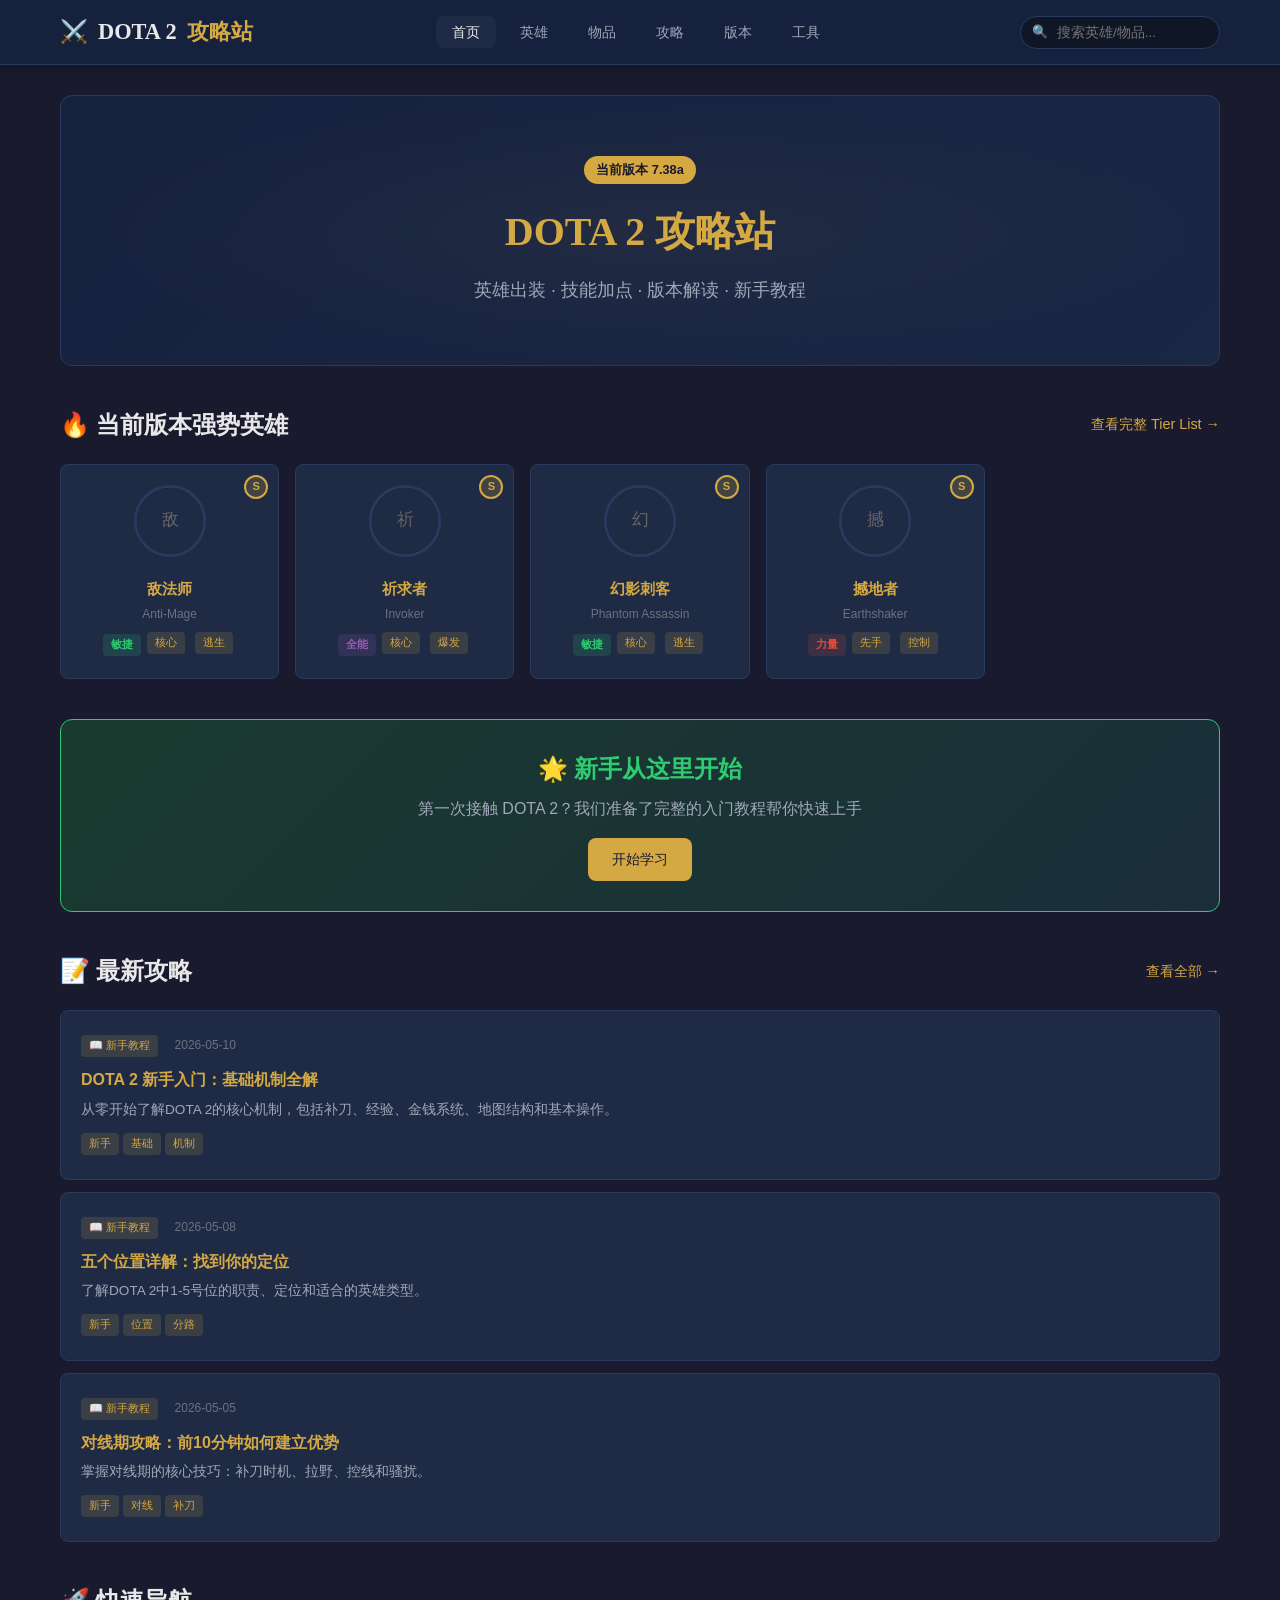
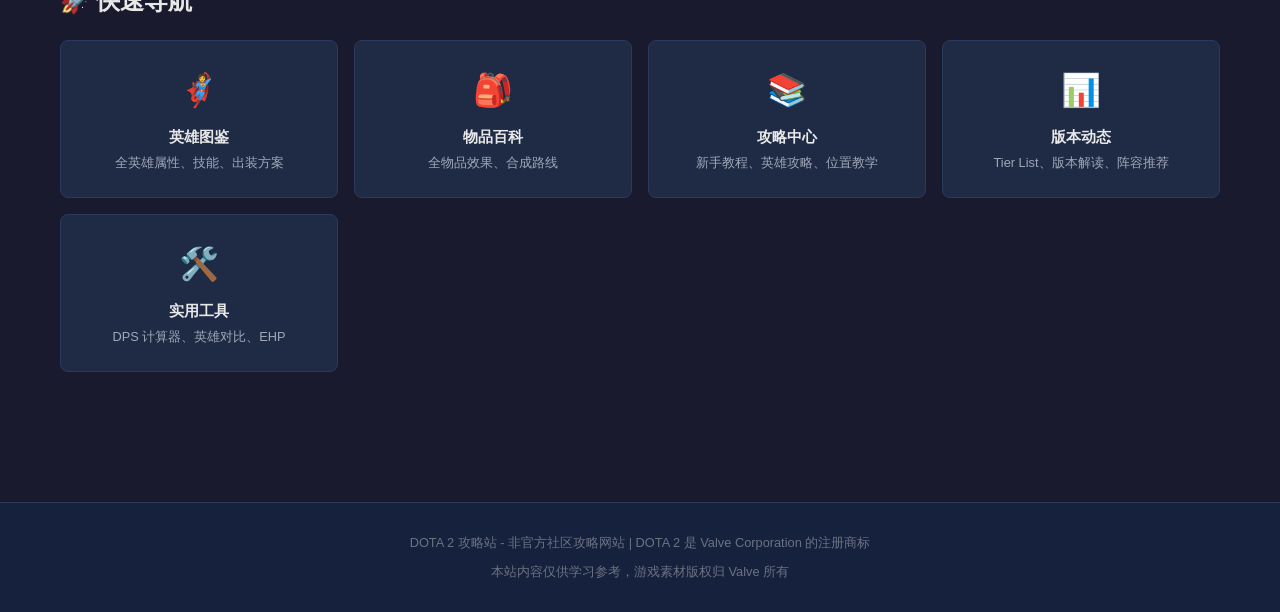
==== index.html @ 59580ac7 "feat: DOTA 2 攻略站初始版本 - 英雄/物品/攻略/版本/工具模块完整实现 Co-authored-by: Cursor <cursoragent@cursor.com>" ====
<!DOCTYPE html>
<html lang="zh-CN">
<head>
  <meta charset="UTF-8">
  <meta name="viewport" content="width=device-width, initial-scale=1.0">
  <title>DOTA 2 攻略站 - 英雄出装、加点、版本解读</title>
  <meta name="description" content="DOTA 2 中文攻略站，提供英雄出装、技能加点、版本解读、新手教程等全面攻略内容。">
  <link rel="stylesheet" href="css/style.css">
  <link rel="stylesheet" href="css/heroes.css">
</head>
<body>
  <header class="site-header">
    <nav class="nav-container">
      <a href="index.html" class="site-logo">⚔️ <span>DOTA 2</span> 攻略站</a>
      <ul class="nav-links">
        <li><a href="index.html" class="active">首页</a></li>
        <li><a href="heroes.html">英雄</a></li>
        <li><a href="items.html">物品</a></li>
        <li><a href="guides.html">攻略</a></li>
        <li><a href="meta.html">版本</a></li>
        <li><a href="tools.html">工具</a></li>
      </ul>
      <div class="nav-search">
        <input type="text" placeholder="搜索英雄/物品...">
        <div class="search-results"></div>
      </div>
      <button class="mobile-menu-btn">☰</button>
    </nav>
  </header>

  <main class="main-content">
    <section class="hero-banner">
      <span class="version-badge">当前版本 7.38a</span>
      <h1>DOTA 2 攻略站</h1>
      <p>英雄出装 · 技能加点 · 版本解读 · 新手教程</p>
    </section>

    <!-- Tier 1 Heroes -->
    <section>
      <div class="section-header">
        <h2>🔥 当前版本强势英雄</h2>
        <a href="meta.html">查看完整 Tier List →</a>
      </div>
      <div class="card-grid" id="top-heroes"></div>
    </section>

    <!-- Newbie Banner -->
    <section class="newbie-banner">
      <h2>🌟 新手从这里开始</h2>
      <p>第一次接触 DOTA 2？我们准备了完整的入门教程帮你快速上手</p>
      <a href="guides.html?filter=beginner" class="btn btn-primary">开始学习</a>
    </section>

    <!-- Latest Guides -->
    <section>
      <div class="section-header">
        <h2>📝 最新攻略</h2>
        <a href="guides.html">查看全部 →</a>
      </div>
      <div class="guide-list" id="latest-guides">
        <p class="loading">加载中</p>
      </div>
    </section>

    <!-- Quick Links -->
    <section>
      <div class="section-header">
        <h2>🚀 快速导航</h2>
      </div>
      <div class="card-grid" style="grid-template-columns: repeat(auto-fill, minmax(240px, 1fr))">
        <a class="card" href="heroes.html" style="padding:24px;text-align:center">
          <div style="font-size:2rem;margin-bottom:8px">🦸</div>
          <div class="card-title">英雄图鉴</div>
          <div class="card-meta">全英雄属性、技能、出装方案</div>
        </a>
        <a class="card" href="items.html" style="padding:24px;text-align:center">
          <div style="font-size:2rem;margin-bottom:8px">🎒</div>
          <div class="card-title">物品百科</div>
          <div class="card-meta">全物品效果、合成路线</div>
        </a>
        <a class="card" href="guides.html" style="padding:24px;text-align:center">
          <div style="font-size:2rem;margin-bottom:8px">📚</div>
          <div class="card-title">攻略中心</div>
          <div class="card-meta">新手教程、英雄攻略、位置教学</div>
        </a>
        <a class="card" href="meta.html" style="padding:24px;text-align:center">
          <div style="font-size:2rem;margin-bottom:8px">📊</div>
          <div class="card-title">版本动态</div>
          <div class="card-meta">Tier List、版本解读、阵容推荐</div>
        </a>
        <a class="card" href="tools.html" style="padding:24px;text-align:center">
          <div style="font-size:2rem;margin-bottom:8px">🛠️</div>
          <div class="card-title">实用工具</div>
          <div class="card-meta">DPS 计算器、英雄对比、EHP</div>
        </a>
      </div>
    </section>
  </main>

  <footer class="site-footer">
    <p>DOTA 2 攻略站 - 非官方社区攻略网站 | DOTA 2 是 Valve Corporation 的注册商标</p>
    <p style="margin-top:8px">本站内容仅供学习参考，游戏素材版权归 Valve 所有</p>
  </footer>

  <script src="js/app.js"></script>
  <script src="js/heroes.js"></script>
  <script src="js/guides.js"></script>
  <script>
    document.addEventListener('DOMContentLoaded', async () => {
      const heroes = await loadJSON('data/heroes.json');
      if (!heroes) return;
      const topHeroes = heroes.filter(h => h.tier === 'S');
      const grid = document.getElementById('top-heroes');
      if (grid) renderHeroGrid(topHeroes, grid);
    });
  </script>
</body>
</html>
---- css/style.css ----
:root {
  --bg-primary: #1a1a2e;
  --bg-secondary: #16213e;
  --bg-card: #1f2b45;
  --bg-card-hover: #263550;
  --bg-input: #0f1626;
  --text-primary: #e8e8e8;
  --text-secondary: #a0a8b8;
  --text-muted: #6b7280;
  --accent-gold: #d4a843;
  --accent-red: #e74c3c;
  --accent-blue: #3498db;
  --accent-green: #2ecc71;
  --accent-purple: #9b59b6;
  --color-str: #e74c3c;
  --color-agi: #2ecc71;
  --color-int: #3498db;
  --color-uni: #9b59b6;
  --border-color: #2a3a5e;
  --shadow: 0 4px 20px rgba(0,0,0,0.3);
  --radius: 8px;
  --radius-lg: 12px;
  --transition: all 0.2s ease;
  --font-heading: 'Georgia', serif;
  --font-body: -apple-system, BlinkMacSystemFont, 'Segoe UI', Roboto, sans-serif;
  --max-width: 1200px;
}

* {
  margin: 0;
  padding: 0;
  box-sizing: border-box;
}

html {
  scroll-behavior: smooth;
}

body {
  font-family: var(--font-body);
  background: var(--bg-primary);
  color: var(--text-primary);
  line-height: 1.6;
  min-height: 100vh;
}

a {
  color: var(--accent-gold);
  text-decoration: none;
  transition: var(--transition);
}

a:hover {
  color: #f0c050;
}

img {
  max-width: 100%;
  height: auto;
}

/* Header & Navigation */
.site-header {
  background: var(--bg-secondary);
  border-bottom: 1px solid var(--border-color);
  position: sticky;
  top: 0;
  z-index: 1000;
  box-shadow: 0 2px 10px rgba(0,0,0,0.3);
}

.nav-container {
  max-width: var(--max-width);
  margin: 0 auto;
  padding: 0 20px;
  display: flex;
  align-items: center;
  justify-content: space-between;
  height: 64px;
}

.site-logo {
  display: flex;
  align-items: center;
  gap: 10px;
  font-family: var(--font-heading);
  font-size: 1.4rem;
  font-weight: bold;
  color: var(--accent-gold);
}

.site-logo span {
  color: var(--text-primary);
}

.nav-links {
  display: flex;
  list-style: none;
  gap: 8px;
}

.nav-links a {
  padding: 8px 16px;
  border-radius: var(--radius);
  color: var(--text-secondary);
  font-size: 0.9rem;
  font-weight: 500;
  transition: var(--transition);
}

.nav-links a:hover,
.nav-links a.active {
  color: var(--text-primary);
  background: var(--bg-card);
}

.nav-search {
  position: relative;
}

.nav-search input {
  background: var(--bg-input);
  border: 1px solid var(--border-color);
  border-radius: 20px;
  padding: 8px 16px 8px 36px;
  color: var(--text-primary);
  font-size: 0.85rem;
  width: 200px;
  transition: var(--transition);
}

.nav-search input:focus {
  outline: none;
  border-color: var(--accent-gold);
  width: 260px;
}

.nav-search::before {
  content: "🔍";
  position: absolute;
  left: 12px;
  top: 50%;
  transform: translateY(-50%);
  font-size: 0.8rem;
}

.mobile-menu-btn {
  display: none;
  background: none;
  border: none;
  color: var(--text-primary);
  font-size: 1.5rem;
  cursor: pointer;
}

/* Main Content */
.main-content {
  max-width: var(--max-width);
  margin: 0 auto;
  padding: 30px 20px;
}

/* Hero Section */
.hero-banner {
  background: linear-gradient(135deg, var(--bg-secondary) 0%, #1a2744 100%);
  border-radius: var(--radius-lg);
  padding: 60px 40px;
  text-align: center;
  margin-bottom: 40px;
  border: 1px solid var(--border-color);
  position: relative;
  overflow: hidden;
}

.hero-banner::before {
  content: '';
  position: absolute;
  top: 0;
  left: 0;
  right: 0;
  bottom: 0;
  background: radial-gradient(ellipse at center, rgba(212,168,67,0.05) 0%, transparent 70%);
}

.hero-banner h1 {
  font-family: var(--font-heading);
  font-size: 2.5rem;
  color: var(--accent-gold);
  margin-bottom: 12px;
  position: relative;
}

.hero-banner p {
  color: var(--text-secondary);
  font-size: 1.1rem;
  position: relative;
}

.version-badge {
  display: inline-block;
  background: var(--accent-gold);
  color: var(--bg-primary);
  padding: 4px 12px;
  border-radius: 20px;
  font-size: 0.8rem;
  font-weight: 600;
  margin-bottom: 16px;
  position: relative;
}

/* Section Headers */
.section-header {
  display: flex;
  align-items: center;
  justify-content: space-between;
  margin-bottom: 20px;
}

.section-header h2 {
  font-family: var(--font-heading);
  font-size: 1.5rem;
  color: var(--text-primary);
}

.section-header a {
  font-size: 0.9rem;
}

/* Cards */
.card-grid {
  display: grid;
  grid-template-columns: repeat(auto-fill, minmax(200px, 1fr));
  gap: 16px;
  margin-bottom: 40px;
}

.card {
  background: var(--bg-card);
  border-radius: var(--radius);
  border: 1px solid var(--border-color);
  overflow: hidden;
  transition: var(--transition);
  cursor: pointer;
}

.card:hover {
  transform: translateY(-3px);
  background: var(--bg-card-hover);
  box-shadow: var(--shadow);
  border-color: var(--accent-gold);
}

.card-img {
  width: 100%;
  aspect-ratio: 16/9;
  object-fit: cover;
  background: var(--bg-input);
}

.card-body {
  padding: 12px 16px;
}

.card-title {
  font-size: 0.95rem;
  font-weight: 600;
  margin-bottom: 4px;
  color: var(--text-primary);
}

.card-meta {
  font-size: 0.8rem;
  color: var(--text-secondary);
}

/* Hero Cards Specific */
.hero-card {
  text-align: center;
  padding: 16px;
}

.hero-card-img {
  width: 80px;
  height: 80px;
  border-radius: 50%;
  object-fit: cover;
  margin-bottom: 10px;
  border: 2px solid var(--border-color);
  background: var(--bg-input);
}

.hero-card:hover .hero-card-img {
  border-color: var(--accent-gold);
}

.hero-card .card-title {
  font-size: 0.9rem;
}

/* Tags & Badges */
.tag {
  display: inline-block;
  padding: 2px 8px;
  border-radius: 4px;
  font-size: 0.7rem;
  font-weight: 500;
  background: rgba(212,168,67,0.15);
  color: var(--accent-gold);
  margin-right: 4px;
  margin-bottom: 4px;
}

.tier-badge {
  display: inline-flex;
  align-items: center;
  justify-content: center;
  width: 28px;
  height: 28px;
  border-radius: 50%;
  font-weight: bold;
  font-size: 0.8rem;
}

.tier-S { background: rgba(212,168,67,0.2); color: var(--accent-gold); border: 2px solid var(--accent-gold); }
.tier-A { background: rgba(46,204,113,0.2); color: var(--accent-green); border: 2px solid var(--accent-green); }
.tier-B { background: rgba(52,152,219,0.2); color: var(--accent-blue); border: 2px solid var(--accent-blue); }
.tier-C { background: rgba(107,114,128,0.2); color: var(--text-muted); border: 2px solid var(--text-muted); }

.attr-badge {
  display: inline-block;
  padding: 2px 8px;
  border-radius: 4px;
  font-size: 0.7rem;
  font-weight: 600;
}

.attr-str { background: rgba(231,76,60,0.15); color: var(--color-str); }
.attr-agi { background: rgba(46,204,113,0.15); color: var(--color-agi); }
.attr-int { background: rgba(52,152,219,0.15); color: var(--color-int); }
.attr-uni { background: rgba(155,89,182,0.15); color: var(--color-uni); }

/* Guide Cards */
.guide-list {
  display: flex;
  flex-direction: column;
  gap: 12px;
  margin-bottom: 40px;
}

.guide-card {
  background: var(--bg-card);
  border-radius: var(--radius);
  border: 1px solid var(--border-color);
  padding: 20px;
  display: flex;
  gap: 16px;
  align-items: flex-start;
  transition: var(--transition);
  cursor: pointer;
}

.guide-card:hover {
  background: var(--bg-card-hover);
  border-color: var(--accent-gold);
}

.guide-card-content {
  flex: 1;
}

.guide-card-content h3 {
  font-size: 1rem;
  margin-bottom: 6px;
}

.guide-card-content p {
  font-size: 0.85rem;
  color: var(--text-secondary);
  margin-bottom: 8px;
}

/* Filter Bar */
.filter-bar {
  display: flex;
  flex-wrap: wrap;
  gap: 8px;
  margin-bottom: 24px;
  padding: 16px;
  background: var(--bg-secondary);
  border-radius: var(--radius);
  border: 1px solid var(--border-color);
}

.filter-btn {
  padding: 6px 14px;
  border-radius: 20px;
  border: 1px solid var(--border-color);
  background: var(--bg-card);
  color: var(--text-secondary);
  font-size: 0.8rem;
  cursor: pointer;
  transition: var(--transition);
}

.filter-btn:hover,
.filter-btn.active {
  background: var(--accent-gold);
  color: var(--bg-primary);
  border-color: var(--accent-gold);
}

/* Newbie Banner */
.newbie-banner {
  background: linear-gradient(135deg, #1a3a2e 0%, #1a2e3a 100%);
  border: 1px solid var(--accent-green);
  border-radius: var(--radius-lg);
  padding: 30px;
  text-align: center;
  margin-bottom: 40px;
}

.newbie-banner h2 {
  color: var(--accent-green);
  margin-bottom: 8px;
}

.newbie-banner p {
  color: var(--text-secondary);
  margin-bottom: 16px;
}

.btn {
  display: inline-block;
  padding: 10px 24px;
  border-radius: var(--radius);
  font-size: 0.9rem;
  font-weight: 500;
  cursor: pointer;
  transition: var(--transition);
  border: none;
}

.btn-primary {
  background: var(--accent-gold);
  color: var(--bg-primary);
}

.btn-primary:hover {
  background: #e8bc55;
  color: var(--bg-primary);
}

.btn-secondary {
  background: var(--bg-card);
  color: var(--text-primary);
  border: 1px solid var(--border-color);
}

.btn-secondary:hover {
  border-color: var(--accent-gold);
}

/* Footer */
.site-footer {
  background: var(--bg-secondary);
  border-top: 1px solid var(--border-color);
  padding: 30px 20px;
  text-align: center;
  margin-top: 60px;
}

.site-footer p {
  color: var(--text-muted);
  font-size: 0.8rem;
}

/* Utilities */
.text-center { text-align: center; }
.text-gold { color: var(--accent-gold); }
.text-muted { color: var(--text-muted); }
.mb-4 { margin-bottom: 16px; }
.mb-8 { margin-bottom: 32px; }
.mt-4 { margin-top: 16px; }

/* Responsive */
@media (max-width: 768px) {
  .nav-links {
    display: none;
  }

  .mobile-menu-btn {
    display: block;
  }

  .nav-links.open {
    display: flex;
    flex-direction: column;
    position: absolute;
    top: 64px;
    left: 0;
    right: 0;
    background: var(--bg-secondary);
    padding: 16px;
    border-bottom: 1px solid var(--border-color);
    box-shadow: var(--shadow);
  }

  .hero-banner {
    padding: 30px 20px;
  }

  .hero-banner h1 {
    font-size: 1.6rem;
  }

  .card-grid {
    grid-template-columns: repeat(auto-fill, minmax(150px, 1fr));
    gap: 10px;
  }

  .nav-search input {
    width: 140px;
  }

  .nav-search input:focus {
    width: 180px;
  }

  .guide-card {
    flex-direction: column;
  }

  .filter-bar {
    gap: 6px;
  }
}

@media (max-width: 480px) {
  .card-grid {
    grid-template-columns: repeat(2, 1fr);
  }

  .nav-container {
    padding: 0 12px;
  }

  .site-logo {
    font-size: 1.1rem;
  }
}

/* Search Results Dropdown */
.search-results {
  position: absolute;
  top: 100%;
  left: 0;
  right: 0;
  background: var(--bg-card);
  border: 1px solid var(--border-color);
  border-radius: var(--radius);
  margin-top: 4px;
  max-height: 300px;
  overflow-y: auto;
  display: none;
  box-shadow: var(--shadow);
  z-index: 100;
}

.search-results.active {
  display: block;
}

.search-result-item {
  padding: 10px 16px;
  display: flex;
  align-items: center;
  gap: 10px;
  cursor: pointer;
  transition: var(--transition);
}

.search-result-item:hover {
  background: var(--bg-card-hover);
}

.search-result-item img {
  width: 32px;
  height: 32px;
  border-radius: 4px;
}

/* Scrollbar */
::-webkit-scrollbar {
  width: 8px;
}

::-webkit-scrollbar-track {
  background: var(--bg-primary);
}

::-webkit-scrollbar-thumb {
  background: var(--border-color);
  border-radius: 4px;
}

::-webkit-scrollbar-thumb:hover {
  background: var(--text-muted);
}

/* Loading State */
.loading {
  text-align: center;
  padding: 40px;
  color: var(--text-muted);
}

.loading::after {
  content: '';
  display: inline-block;
  width: 24px;
  height: 24px;
  border: 3px solid var(--border-color);
  border-top-color: var(--accent-gold);
  border-radius: 50%;
  animation: spin 0.8s linear infinite;
  margin-left: 10px;
  vertical-align: middle;
}

@keyframes spin {
  to { transform: rotate(360deg); }
}
---- css/heroes.css ----
/* Hero List Page */
.hero-grid {
  display: grid;
  grid-template-columns: repeat(auto-fill, minmax(180px, 1fr));
  gap: 16px;
}

.hero-card {
  background: var(--bg-card);
  border-radius: var(--radius);
  border: 1px solid var(--border-color);
  padding: 20px 16px;
  text-align: center;
  transition: var(--transition);
  cursor: pointer;
  position: relative;
}

.hero-card:hover {
  transform: translateY(-4px);
  background: var(--bg-card-hover);
  box-shadow: var(--shadow);
  border-color: var(--accent-gold);
}

.hero-card-avatar {
  width: 72px;
  height: 72px;
  border-radius: 50%;
  object-fit: cover;
  margin-bottom: 12px;
  border: 3px solid var(--border-color);
  background: var(--bg-input);
  transition: var(--transition);
}

.hero-card:hover .hero-card-avatar {
  border-color: var(--accent-gold);
}

.hero-card-name {
  font-size: 0.95rem;
  font-weight: 600;
  margin-bottom: 4px;
}

.hero-card-name-en {
  font-size: 0.75rem;
  color: var(--text-muted);
  margin-bottom: 8px;
}

.hero-card-meta {
  display: flex;
  align-items: center;
  justify-content: center;
  gap: 6px;
  flex-wrap: wrap;
}

.hero-card .tier-badge {
  position: absolute;
  top: 10px;
  right: 10px;
  width: 24px;
  height: 24px;
  font-size: 0.7rem;
}

/* Hero Detail Page */
.hero-detail {
  display: grid;
  grid-template-columns: 300px 1fr;
  gap: 30px;
}

.hero-sidebar {
  position: sticky;
  top: 84px;
  align-self: start;
}

.hero-portrait {
  background: var(--bg-card);
  border-radius: var(--radius-lg);
  border: 1px solid var(--border-color);
  padding: 24px;
  text-align: center;
  margin-bottom: 20px;
}

.hero-portrait img {
  width: 140px;
  height: 140px;
  border-radius: 50%;
  border: 4px solid var(--border-color);
  margin-bottom: 16px;
  background: var(--bg-input);
}

.hero-portrait h1 {
  font-family: var(--font-heading);
  font-size: 1.5rem;
  margin-bottom: 4px;
}

.hero-portrait .hero-name-en {
  color: var(--text-muted);
  font-size: 0.85rem;
  margin-bottom: 12px;
}

.hero-portrait .hero-roles {
  display: flex;
  flex-wrap: wrap;
  justify-content: center;
  gap: 4px;
  margin-top: 10px;
}

/* Stats Panel */
.stats-panel {
  background: var(--bg-card);
  border-radius: var(--radius);
  border: 1px solid var(--border-color);
  padding: 20px;
  margin-bottom: 20px;
}

.stats-panel h3 {
  font-size: 0.9rem;
  color: var(--text-secondary);
  margin-bottom: 12px;
  text-transform: uppercase;
  letter-spacing: 0.5px;
}

.stat-row {
  display: flex;
  justify-content: space-between;
  align-items: center;
  padding: 6px 0;
  border-bottom: 1px solid rgba(42,58,94,0.5);
}

.stat-row:last-child {
  border-bottom: none;
}

.stat-label {
  color: var(--text-secondary);
  font-size: 0.85rem;
}

.stat-value {
  font-weight: 600;
  font-size: 0.9rem;
}

.stat-str { color: var(--color-str); }
.stat-agi { color: var(--color-agi); }
.stat-int { color: var(--color-int); }

/* Hero Main Content */
.hero-main {
  min-width: 0;
}

/* Skills Section */
.skills-section {
  background: var(--bg-card);
  border-radius: var(--radius-lg);
  border: 1px solid var(--border-color);
  padding: 24px;
  margin-bottom: 24px;
}

.skills-section h2 {
  font-family: var(--font-heading);
  font-size: 1.2rem;
  margin-bottom: 16px;
  color: var(--accent-gold);
}

.skill-item {
  display: flex;
  gap: 16px;
  padding: 16px 0;
  border-bottom: 1px solid var(--border-color);
}

.skill-item:last-child {
  border-bottom: none;
  padding-bottom: 0;
}

.skill-icon {
  width: 48px;
  height: 48px;
  border-radius: var(--radius);
  background: var(--bg-input);
  border: 2px solid var(--border-color);
  flex-shrink: 0;
  display: flex;
  align-items: center;
  justify-content: center;
  font-size: 1.2rem;
}

.skill-item.ultimate .skill-icon {
  border-color: var(--accent-gold);
}

.skill-info h4 {
  font-size: 0.95rem;
  margin-bottom: 2px;
}

.skill-info .skill-name-en {
  font-size: 0.75rem;
  color: var(--text-muted);
  margin-bottom: 6px;
}

.skill-info p {
  font-size: 0.85rem;
  color: var(--text-secondary);
  line-height: 1.5;
}

.skill-type {
  display: inline-block;
  padding: 1px 6px;
  border-radius: 3px;
  font-size: 0.65rem;
  text-transform: uppercase;
  background: rgba(52,152,219,0.15);
  color: var(--accent-blue);
  margin-left: 8px;
}

/* Talent Tree */
.talent-tree {
  background: var(--bg-card);
  border-radius: var(--radius-lg);
  border: 1px solid var(--border-color);
  padding: 24px;
  margin-bottom: 24px;
}

.talent-tree h2 {
  font-family: var(--font-heading);
  font-size: 1.2rem;
  margin-bottom: 16px;
  color: var(--accent-gold);
}

.talent-row {
  display: grid;
  grid-template-columns: 1fr auto 1fr;
  gap: 12px;
  align-items: center;
  padding: 10px 0;
  border-bottom: 1px solid rgba(42,58,94,0.3);
}

.talent-row:last-child {
  border-bottom: none;
}

.talent-level {
  text-align: center;
  font-weight: bold;
  color: var(--accent-gold);
  font-size: 0.85rem;
  width: 36px;
}

.talent-option {
  padding: 8px 12px;
  background: var(--bg-input);
  border-radius: var(--radius);
  font-size: 0.8rem;
  text-align: center;
  border: 1px solid var(--border-color);
  transition: var(--transition);
}

.talent-option:hover {
  border-color: var(--accent-gold);
}

.talent-option:first-child {
  text-align: right;
}

.talent-option:last-child {
  text-align: left;
}

/* Builds Section */
.builds-section {
  background: var(--bg-card);
  border-radius: var(--radius-lg);
  border: 1px solid var(--border-color);
  padding: 24px;
  margin-bottom: 24px;
}

.builds-section h2 {
  font-family: var(--font-heading);
  font-size: 1.2rem;
  margin-bottom: 16px;
  color: var(--accent-gold);
}

.build-tabs {
  display: flex;
  gap: 8px;
  margin-bottom: 20px;
}

.build-tab {
  padding: 6px 14px;
  border-radius: 20px;
  border: 1px solid var(--border-color);
  background: var(--bg-input);
  color: var(--text-secondary);
  font-size: 0.8rem;
  cursor: pointer;
  transition: var(--transition);
}

.build-tab.active {
  background: var(--accent-gold);
  color: var(--bg-primary);
  border-color: var(--accent-gold);
}

.build-phase {
  margin-bottom: 16px;
}

.build-phase h4 {
  font-size: 0.8rem;
  color: var(--text-muted);
  text-transform: uppercase;
  letter-spacing: 0.5px;
  margin-bottom: 8px;
}

.build-items {
  display: flex;
  flex-wrap: wrap;
  gap: 8px;
}

.build-item {
  width: 44px;
  height: 32px;
  background: var(--bg-input);
  border: 1px solid var(--border-color);
  border-radius: 4px;
  display: flex;
  align-items: center;
  justify-content: center;
  font-size: 0.6rem;
  color: var(--text-muted);
  overflow: hidden;
  transition: var(--transition);
}

.build-item:hover {
  border-color: var(--accent-gold);
}

.build-item img {
  width: 100%;
  height: 100%;
  object-fit: cover;
}

/* Counters Section */
.counters-section {
  background: var(--bg-card);
  border-radius: var(--radius-lg);
  border: 1px solid var(--border-color);
  padding: 24px;
  margin-bottom: 24px;
}

.counters-section h2 {
  font-family: var(--font-heading);
  font-size: 1.2rem;
  margin-bottom: 16px;
  color: var(--accent-gold);
}

.counters-grid {
  display: grid;
  grid-template-columns: 1fr 1fr;
  gap: 20px;
}

.counter-group h4 {
  font-size: 0.85rem;
  margin-bottom: 10px;
  display: flex;
  align-items: center;
  gap: 6px;
}

.counter-group.good h4 {
  color: var(--accent-green);
}

.counter-group.bad h4 {
  color: var(--accent-red);
}

.counter-heroes {
  display: flex;
  flex-wrap: wrap;
  gap: 8px;
}

.counter-hero {
  display: flex;
  align-items: center;
  gap: 6px;
  padding: 6px 10px;
  background: var(--bg-input);
  border-radius: var(--radius);
  font-size: 0.8rem;
  border: 1px solid var(--border-color);
}

.counter-hero img {
  width: 28px;
  height: 28px;
  border-radius: 50%;
}

/* Tips Section */
.tips-section {
  background: var(--bg-card);
  border-radius: var(--radius-lg);
  border: 1px solid var(--border-color);
  padding: 24px;
  margin-bottom: 24px;
}

.tips-section h2 {
  font-family: var(--font-heading);
  font-size: 1.2rem;
  margin-bottom: 16px;
  color: var(--accent-gold);
}

.tip-block {
  margin-bottom: 16px;
}

.tip-block:last-child {
  margin-bottom: 0;
}

.tip-block h4 {
  font-size: 0.85rem;
  color: var(--accent-blue);
  margin-bottom: 6px;
}

.tip-block p {
  font-size: 0.9rem;
  color: var(--text-secondary);
  line-height: 1.6;
}

/* Aghanim Section */
.aghanim-section {
  display: grid;
  grid-template-columns: 1fr 1fr;
  gap: 16px;
  margin-bottom: 24px;
}

.aghanim-card {
  background: var(--bg-card);
  border-radius: var(--radius);
  border: 1px solid var(--border-color);
  padding: 16px;
}

.aghanim-card h4 {
  font-size: 0.85rem;
  color: var(--accent-purple);
  margin-bottom: 8px;
}

.aghanim-card p {
  font-size: 0.85rem;
  color: var(--text-secondary);
}

/* Responsive Hero Detail */
@media (max-width: 900px) {
  .hero-detail {
    grid-template-columns: 1fr;
  }

  .hero-sidebar {
    position: static;
  }

  .counters-grid {
    grid-template-columns: 1fr;
  }

  .aghanim-section {
    grid-template-columns: 1fr;
  }
}

@media (max-width: 600px) {
  .hero-grid {
    grid-template-columns: repeat(2, 1fr);
    gap: 10px;
  }

  .talent-row {
    grid-template-columns: 1fr;
    gap: 6px;
    text-align: center;
  }

  .talent-option:first-child,
  .talent-option:last-child {
    text-align: center;
  }
}
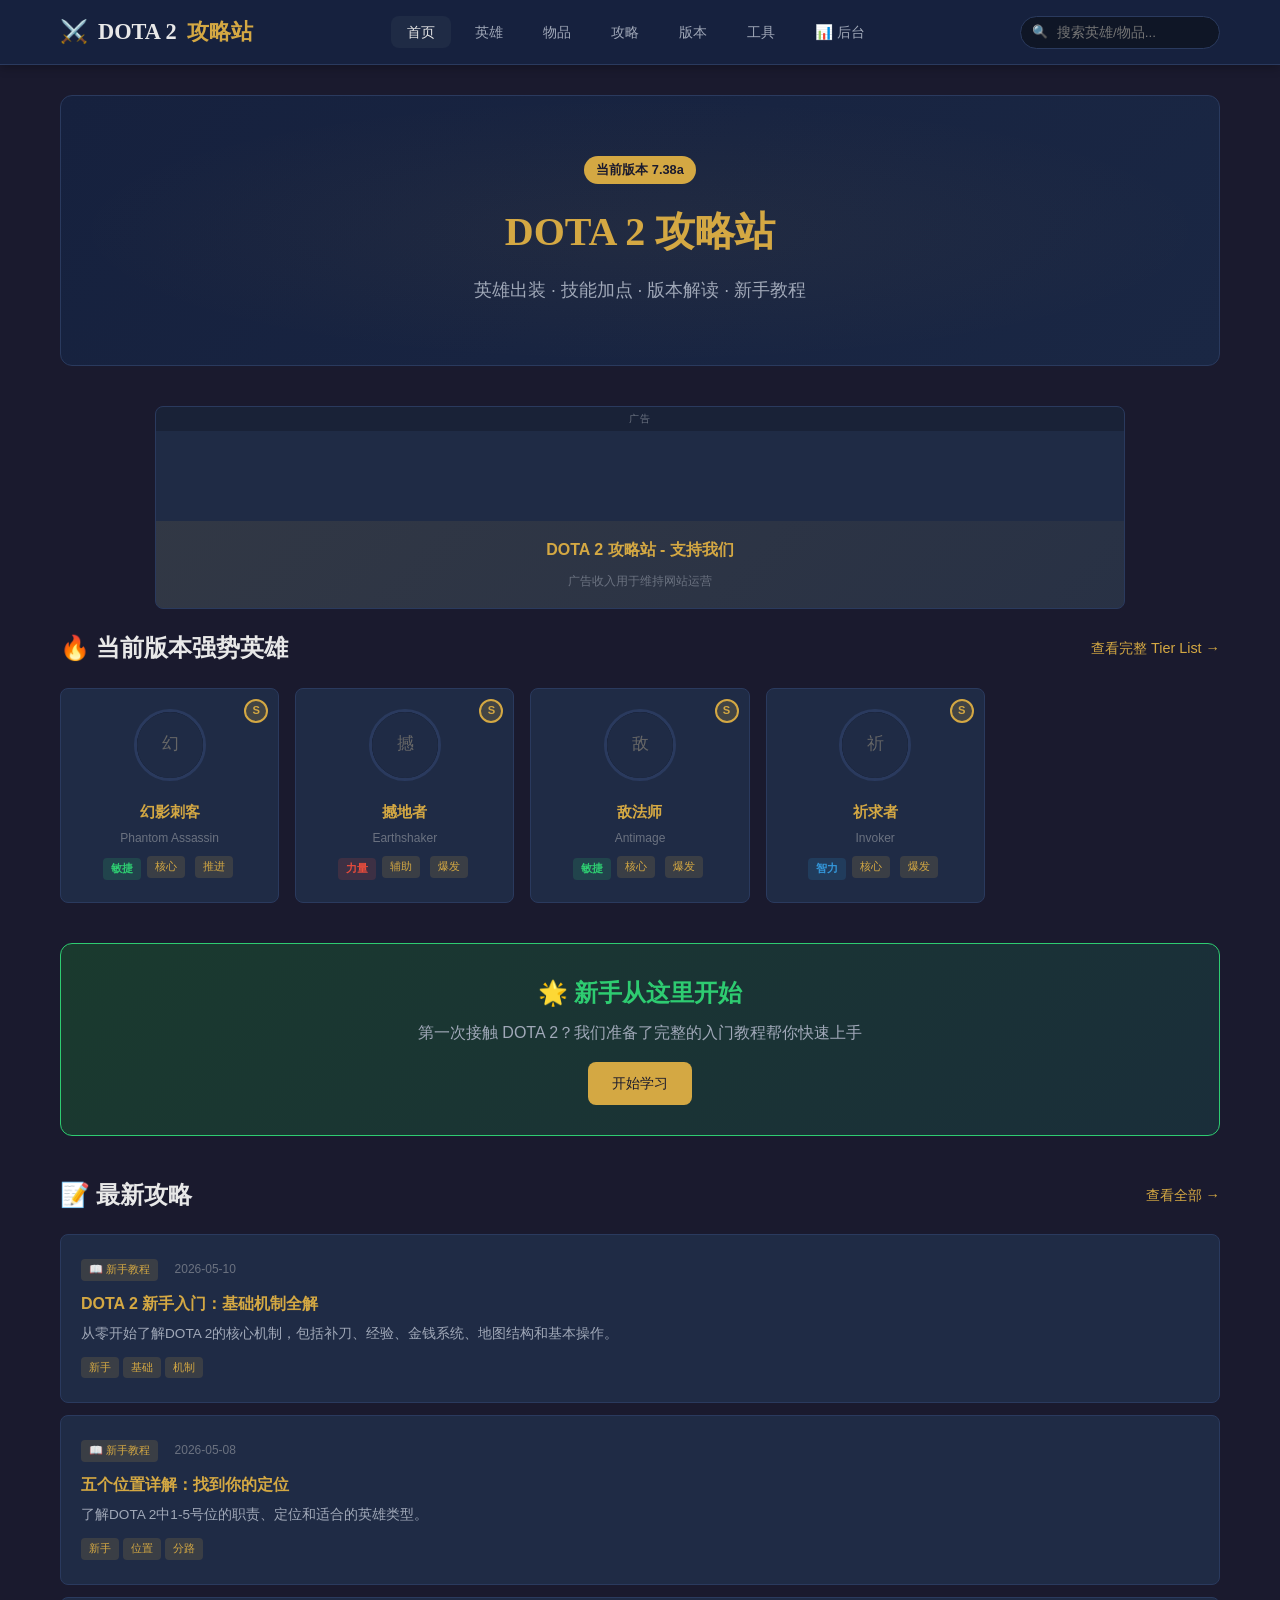
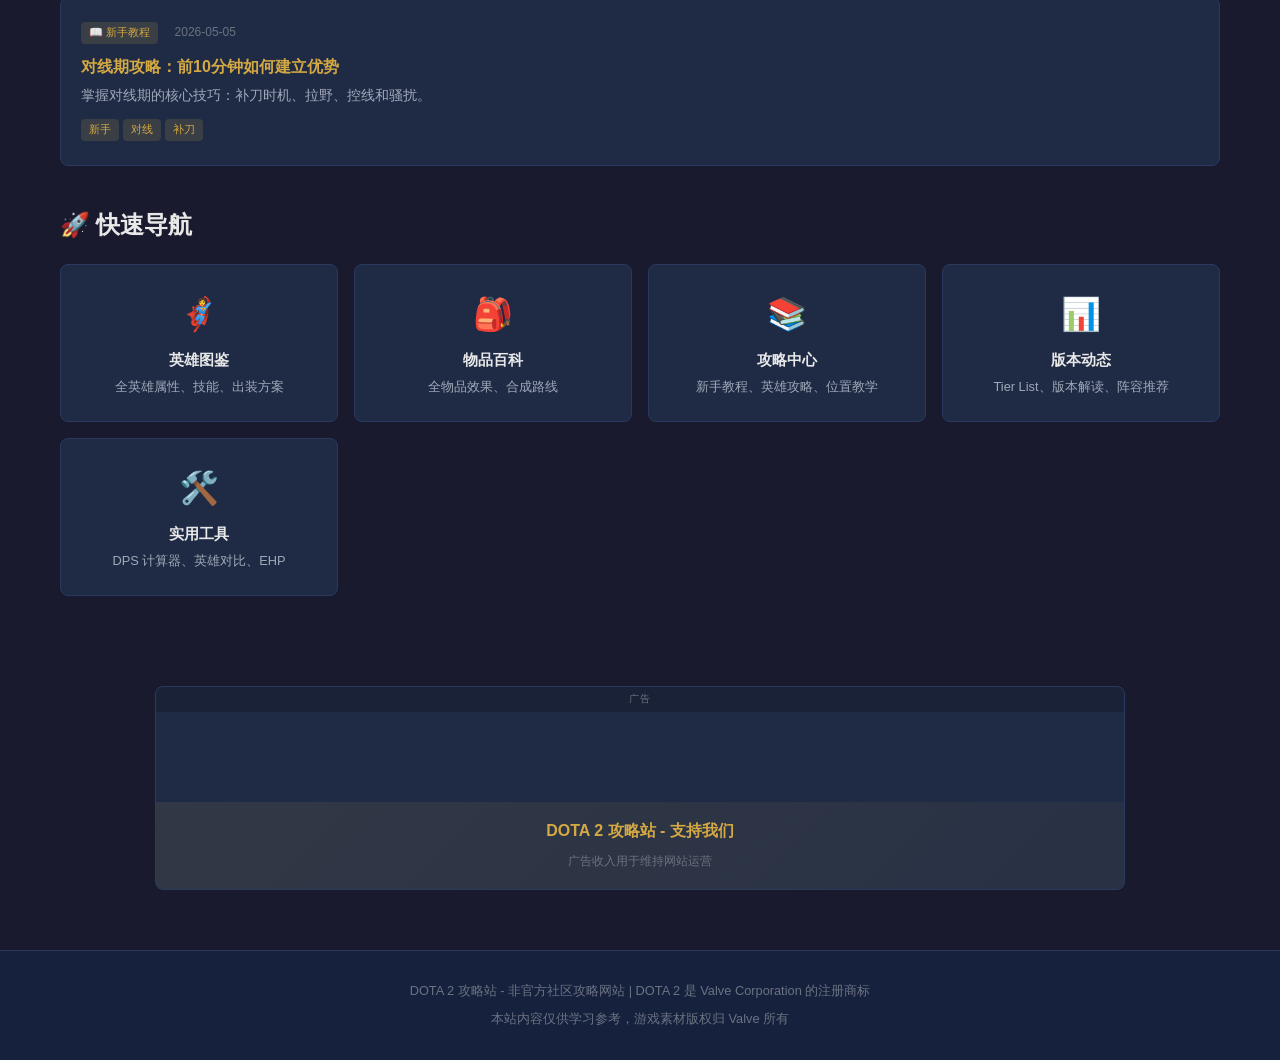
==== commit 996828b7: "feat: 扩充攻略内容至54篇，新增后台监控与广告变现方案 - 攻略扩充：33 → 54 篇（新增新手/定位/版本/进阶/英雄攻略共21篇） - 后台监控：新增 analytics.html（6面板" ====
--- a/index.html
+++ b/index.html
@@ -4,9 +4,99 @@
   <meta charset="UTF-8">
   <meta name="viewport" content="width=device-width, initial-scale=1.0">
   <title>DOTA 2 攻略站 - 英雄出装、加点、版本解读</title>
-  <meta name="description" content="DOTA 2 中文攻略站，提供英雄出装、技能加点、版本解读、新手教程等全面攻略内容。">
+  <meta name="description" content="DOTA 2 中文攻略站，提供全英雄出装方案、技能加点顺序、版本Tier List、新手教程、DPS计算器等全面攻略内容。7.38a版本持续更新。">
+  <meta name="keywords" content="DOTA2攻略,DOTA2出装,DOTA2加点,DOTA2英雄,DOTA2物品,DOTA2新手教程,DOTA2版本,Tier List">
+  <meta name="author" content="DOTA 2 攻略站">
+  <meta name="robots" content="index, follow">
+  <link rel="canonical" href="https://lxsyz.github.io/dota2-guide/">
+
+  <!-- Open Graph -->
+  <meta property="og:title" content="DOTA 2 攻略站 - 英雄出装、加点、版本解读">
+  <meta property="og:description" content="DOTA 2 中文攻略站，提供全英雄出装方案、技能加点、版本Tier List、新手教程等。">
+  <meta property="og:type" content="website">
+  <meta property="og:url" content="https://lxsyz.github.io/dota2-guide/">
+  <meta property="og:site_name" content="DOTA 2 攻略站">
+  <meta property="og:locale" content="zh_CN">
+
+  <!-- Twitter Card -->
+  <meta name="twitter:card" content="summary_large_image">
+  <meta name="twitter:title" content="DOTA 2 攻略站 - 英雄出装、加点、版本解读">
+  <meta name="twitter:description" content="DOTA 2 中文攻略站，全英雄出装加点、版本解读、新手教程。">
+
+  <!-- JSON-LD Structured Data -->
+  <script type="application/ld+json">
+  {
+    "@context": "https://schema.org",
+    "@type": "WebSite",
+    "name": "DOTA 2 攻略站",
+    "url": "https://lxsyz.github.io/dota2-guide/",
+    "description": "DOTA 2 中文攻略站，提供英雄出装、技能加点、版本解读、新手教程等全面攻略内容。",
+    "inLanguage": "zh-CN",
+    "potentialAction": {
+      "@type": "SearchAction",
+      "target": "https://lxsyz.github.io/dota2-guide/heroes.html?q={search_term_string}",
+      "query-input": "required name=search_term_string"
+    }
+  }
+  </script>
+  <script type="application/ld+json">
+  {
+    "@context": "https://schema.org",
+    "@type": "FAQPage",
+    "mainEntity": [
+      {
+        "@type": "Question",
+        "name": "DOTA 2 当前版本什么英雄最强？",
+        "acceptedAnswer": {
+          "@type": "Answer",
+          "text": "7.38a版本S级英雄包括：敌法师、祈求者、幻影刺客、撼地者。这些英雄因属性加成调整和高机动性特点成为版本最强选择。"
+        }
+      },
+      {
+        "@type": "Question",
+        "name": "DOTA 2 新手应该先学什么？",
+        "acceptedAnswer": {
+          "@type": "Answer",
+          "text": "新手应先掌握补刀、拉野、控线等基础机制，建议从复杂度低的英雄开始（如主宰、卓尔游侠），然后学习位置分工和团队配合。"
+        }
+      }
+    ]
+  }
+  </script>
+
+  <!-- Google Analytics (替换 GA_MEASUREMENT_ID 为你的 ID) -->
+  <!-- <script async src="https://www.googletagmanager.com/gtag/js?id=GA_MEASUREMENT_ID"></script>
+  <script>
+    window.dataLayer = window.dataLayer || [];
+    function gtag(){dataLayer.push(arguments);}
+    gtag('js', new Date());
+    gtag('config', 'GA_MEASUREMENT_ID');
+  </script> -->
+
+  <!-- Google AdSense (替换 ca-pub-XXXXXXX 为你的发布商 ID) -->
+  <script async src="https://pagead2.googlesyndication.com/pagead/js/adsbygoogle.js?client=ca-pub-XXXXXXXXXX" crossorigin="anonymous"></script>
+  <script>
+    // AdSense fallback: 如果 AdSense 被屏蔽或加载失败，显示站内广告
+    window.addEventListener('load', function() {
+      setTimeout(function() {
+        var adSlots = document.querySelectorAll('.ad-slot');
+        adSlots.forEach(function(slot) {
+          var ins = slot.querySelector('.adsbygoogle');
+          if (ins && (!ins.getAttribute('data-adsbygoogle-status') || ins.getAttribute('data-adsbygoogle-status') === 'error')) {
+            var wrapper = slot.closest('.ad-container');
+            if (wrapper) {
+              var fallback = wrapper.querySelector('.ad-fallback');
+              if (fallback) fallback.style.display = 'block';
+            }
+          }
+        });
+      }, 3000);
+    });
+  </script>
+
   <link rel="stylesheet" href="css/style.css">
   <link rel="stylesheet" href="css/heroes.css">
+  <link rel="stylesheet" href="css/ads.css">
 </head>
 <body>
   <header class="site-header">
@@ -19,6 +109,7 @@
         <li><a href="guides.html">攻略</a></li>
         <li><a href="meta.html">版本</a></li>
         <li><a href="tools.html">工具</a></li>
+        <li><a href="analytics.html">📊 后台</a></li>
       </ul>
       <div class="nav-search">
         <input type="text" placeholder="搜索英雄/物品...">
@@ -35,6 +126,9 @@
       <p>英雄出装 · 技能加点 · 版本解读 · 新手教程</p>
     </section>
 
+    <!-- 广告位：顶部横幅 -->
+    <div id="ad-header"></div>
+
     <!-- Tier 1 Heroes -->
     <section>
       <div class="section-header">
@@ -97,6 +191,9 @@
     </section>
   </main>
 
+  <!-- 广告位：底部横幅 -->
+  <div id="ad-footer"></div>
+
   <footer class="site-footer">
     <p>DOTA 2 攻略站 - 非官方社区攻略网站 | DOTA 2 是 Valve Corporation 的注册商标</p>
     <p style="margin-top:8px">本站内容仅供学习参考，游戏素材版权归 Valve 所有</p>
@@ -105,6 +202,7 @@
   <script src="js/app.js"></script>
   <script src="js/heroes.js"></script>
   <script src="js/guides.js"></script>
+  <script src="js/ads.js"></script>
   <script>
     document.addEventListener('DOMContentLoaded', async () => {
       const heroes = await loadJSON('data/heroes.json');
--- a/css/heroes.css
+++ b/css/heroes.css
@@ -539,3 +539,223 @@
     text-align: center;
   }
 }
+
+/* Lore section */
+.lore-section {
+  background: linear-gradient(135deg, rgba(212,168,67,0.08), rgba(212,168,67,0.02));
+  border: 1px solid var(--border-color);
+  border-radius: var(--radius);
+  padding: 16px;
+  margin-top: 16px;
+}
+
+.lore-section h3 {
+  color: var(--accent-gold);
+  font-size: 0.9rem;
+  margin-bottom: 8px;
+}
+
+.lore-section p {
+  color: var(--text-secondary);
+  font-size: 0.8rem;
+  line-height: 1.6;
+  font-style: italic;
+}
+
+/* Combo section */
+.combo-section {
+  margin-top: 24px;
+}
+
+.combo-section h2 {
+  font-family: var(--font-heading);
+  font-size: 1.2rem;
+  color: var(--accent-gold);
+  margin-bottom: 12px;
+}
+
+.combo-list {
+  display: flex;
+  flex-direction: column;
+  gap: 8px;
+}
+
+.combo-item {
+  background: var(--bg-card);
+  border: 1px solid var(--border-color);
+  border-radius: var(--radius);
+  padding: 12px 16px;
+}
+
+.combo-item .combo-name {
+  font-weight: 600;
+  color: var(--text-primary);
+  font-size: 0.85rem;
+  margin-bottom: 4px;
+}
+
+.combo-item .combo-sequence {
+  color: var(--accent-gold);
+  font-size: 0.8rem;
+  font-family: monospace;
+}
+
+.combo-item .combo-desc {
+  color: var(--text-secondary);
+  font-size: 0.75rem;
+  margin-top: 4px;
+}
+
+/* Difficulty section */
+.difficulty-section {
+  margin-top: 24px;
+}
+
+.difficulty-section h2 {
+  font-family: var(--font-heading);
+  font-size: 1.2rem;
+  color: var(--accent-gold);
+  margin-bottom: 12px;
+}
+
+.difficulty-grid {
+  display: grid;
+  grid-template-columns: 1fr 1fr;
+  gap: 8px;
+}
+
+.difficulty-item {
+  background: var(--bg-card);
+  border: 1px solid var(--border-color);
+  border-radius: var(--radius);
+  padding: 10px 14px;
+  display: flex;
+  justify-content: space-between;
+  align-items: center;
+}
+
+.difficulty-item .diff-label {
+  font-size: 0.8rem;
+  color: var(--text-secondary);
+}
+
+.difficulty-item .diff-value {
+  font-size: 0.8rem;
+  font-weight: 600;
+}
+
+.diff-easy { color: var(--accent-green); }
+.diff-medium { color: var(--accent-gold); }
+.diff-hard { color: var(--accent-red); }
+
+/* Item tips section */
+.item-tips-section {
+  background: linear-gradient(135deg, rgba(52,152,219,0.08), rgba(52,152,219,0.02));
+  border: 1px solid var(--border-color);
+  border-radius: var(--radius);
+  padding: 16px;
+  margin-top: 16px;
+}
+
+.item-tips-section h3 {
+  color: var(--accent-blue);
+  font-size: 0.9rem;
+  margin-bottom: 8px;
+}
+
+.item-tips-section p {
+  color: var(--text-secondary);
+  font-size: 0.85rem;
+  line-height: 1.6;
+}
+
+/* Item tags */
+.item-tags {
+  display: flex;
+  flex-wrap: wrap;
+  gap: 6px;
+  margin-top: 12px;
+}
+
+.item-tag {
+  padding: 3px 10px;
+  border-radius: 12px;
+  font-size: 0.7rem;
+  font-weight: 500;
+}
+
+.item-tag-core { background: rgba(212,168,67,0.15); color: var(--accent-gold); }
+.item-tag-optional { background: rgba(52,152,219,0.15); color: var(--accent-blue); }
+.item-tag-counter { background: rgba(231,76,60,0.15); color: var(--accent-red); }
+.item-tag-support { background: rgba(46,204,113,0.15); color: var(--accent-green); }
+
+/* Skill detail enhancements */
+.skill-hotkey {
+  display: inline-block;
+  width: 20px;
+  height: 20px;
+  line-height: 20px;
+  text-align: center;
+  background: var(--bg-input);
+  border: 1px solid var(--accent-gold);
+  border-radius: 3px;
+  font-size: 0.65rem;
+  font-weight: 700;
+  color: var(--accent-gold);
+  margin-right: 6px;
+  vertical-align: middle;
+}
+
+.skill-meta {
+  display: flex;
+  flex-wrap: wrap;
+  gap: 8px;
+  margin-top: 6px;
+}
+
+.skill-meta-item {
+  font-size: 0.7rem;
+  padding: 2px 8px;
+  border-radius: 3px;
+  background: var(--bg-input);
+  color: var(--text-muted);
+}
+
+.skill-damage-type {
+  font-size: 0.7rem;
+  padding: 2px 8px;
+  border-radius: 3px;
+  font-weight: 600;
+}
+
+.damage-physical { background: rgba(231,76,60,0.15); color: #e74c3c; }
+.damage-magical { background: rgba(52,152,219,0.15); color: #3498db; }
+.damage-pure { background: rgba(212,168,67,0.15); color: #d4a843; }
+
+/* Item counter relations */
+.item-counters-section {
+  margin-top: 16px;
+}
+
+.item-counters-section h3 {
+  font-size: 0.9rem;
+  color: var(--accent-gold);
+  margin-bottom: 8px;
+}
+
+.item-counter-row {
+  display: flex;
+  align-items: center;
+  gap: 8px;
+  padding: 6px 0;
+  font-size: 0.8rem;
+  color: var(--text-secondary);
+}
+
+.item-counter-row .counter-label {
+  font-weight: 600;
+  min-width: 60px;
+}
+
+.item-counter-row.good .counter-label { color: var(--accent-green); }
+.item-counter-row.bad .counter-label { color: var(--accent-red); }
--- a/css/ads.css
+++ b/css/ads.css
@@ -0,0 +1,130 @@
+/* 广告容器 */
+.ad-container {
+  margin: 20px auto;
+  text-align: center;
+  background: var(--bg-card);
+  border-radius: var(--radius);
+  border: 1px solid var(--border-color);
+  overflow: hidden;
+  position: relative;
+}
+
+.ad-label {
+  font-size: 0.65rem;
+  color: var(--text-muted);
+  text-transform: uppercase;
+  letter-spacing: 1px;
+  padding: 4px 8px;
+  text-align: center;
+  background: rgba(0,0,0,0.2);
+}
+
+.ad-slot {
+  padding: 12px;
+  min-height: 90px;
+  display: flex;
+  align-items: center;
+  justify-content: center;
+}
+
+/* 横幅广告 */
+.ad-horizontal {
+  max-width: 970px;
+  width: 100%;
+}
+
+.ad-horizontal .ad-slot {
+  min-height: 90px;
+}
+
+/* 竖版广告 */
+.ad-vertical {
+  max-width: 300px;
+}
+
+.ad-vertical .ad-slot {
+  min-height: 250px;
+}
+
+/* 矩形广告 */
+.ad-rectangle {
+  max-width: 336px;
+}
+
+.ad-rectangle .ad-slot {
+  min-height: 280px;
+}
+
+/* 原生广告 */
+.ad-native {
+  max-width: 100%;
+  background: transparent;
+  border: 1px dashed var(--border-color);
+}
+
+.ad-native .ad-slot {
+  min-height: 100px;
+}
+
+/* 广告 Fallback */
+.ad-fallback {
+  padding: 16px;
+  background: linear-gradient(135deg, rgba(212,168,67,0.1), rgba(212,168,67,0.05));
+}
+
+.ad-fallback-content {
+  text-align: center;
+}
+
+.ad-fallback-content p {
+  color: var(--accent-gold);
+  font-weight: 600;
+  margin-bottom: 4px;
+}
+
+.ad-fallback-content small {
+  color: var(--text-muted);
+  font-size: 0.75rem;
+}
+
+/* 侧边栏广告 */
+.ad-sidebar-sticky {
+  position: sticky;
+  top: 80px;
+}
+
+/* 内容中广告 */
+.ad-incontent-wrapper {
+  margin: 24px 0;
+}
+
+/* 列表内嵌广告 */
+.ad-list-item {
+  border: 1px dashed var(--border-color);
+  border-radius: var(--radius);
+  padding: 20px;
+  text-align: center;
+  background: var(--bg-card);
+}
+
+/* 移动端适配 */
+@media (max-width: 768px) {
+  .ad-horizontal .ad-slot {
+    min-height: 50px;
+  }
+
+  .ad-vertical {
+    max-width: 100%;
+  }
+
+  .ad-container {
+    margin: 12px auto;
+  }
+}
+
+@media (max-width: 480px) {
+  .ad-horizontal .ad-slot {
+    min-height: 50px;
+    padding: 8px;
+  }
+}
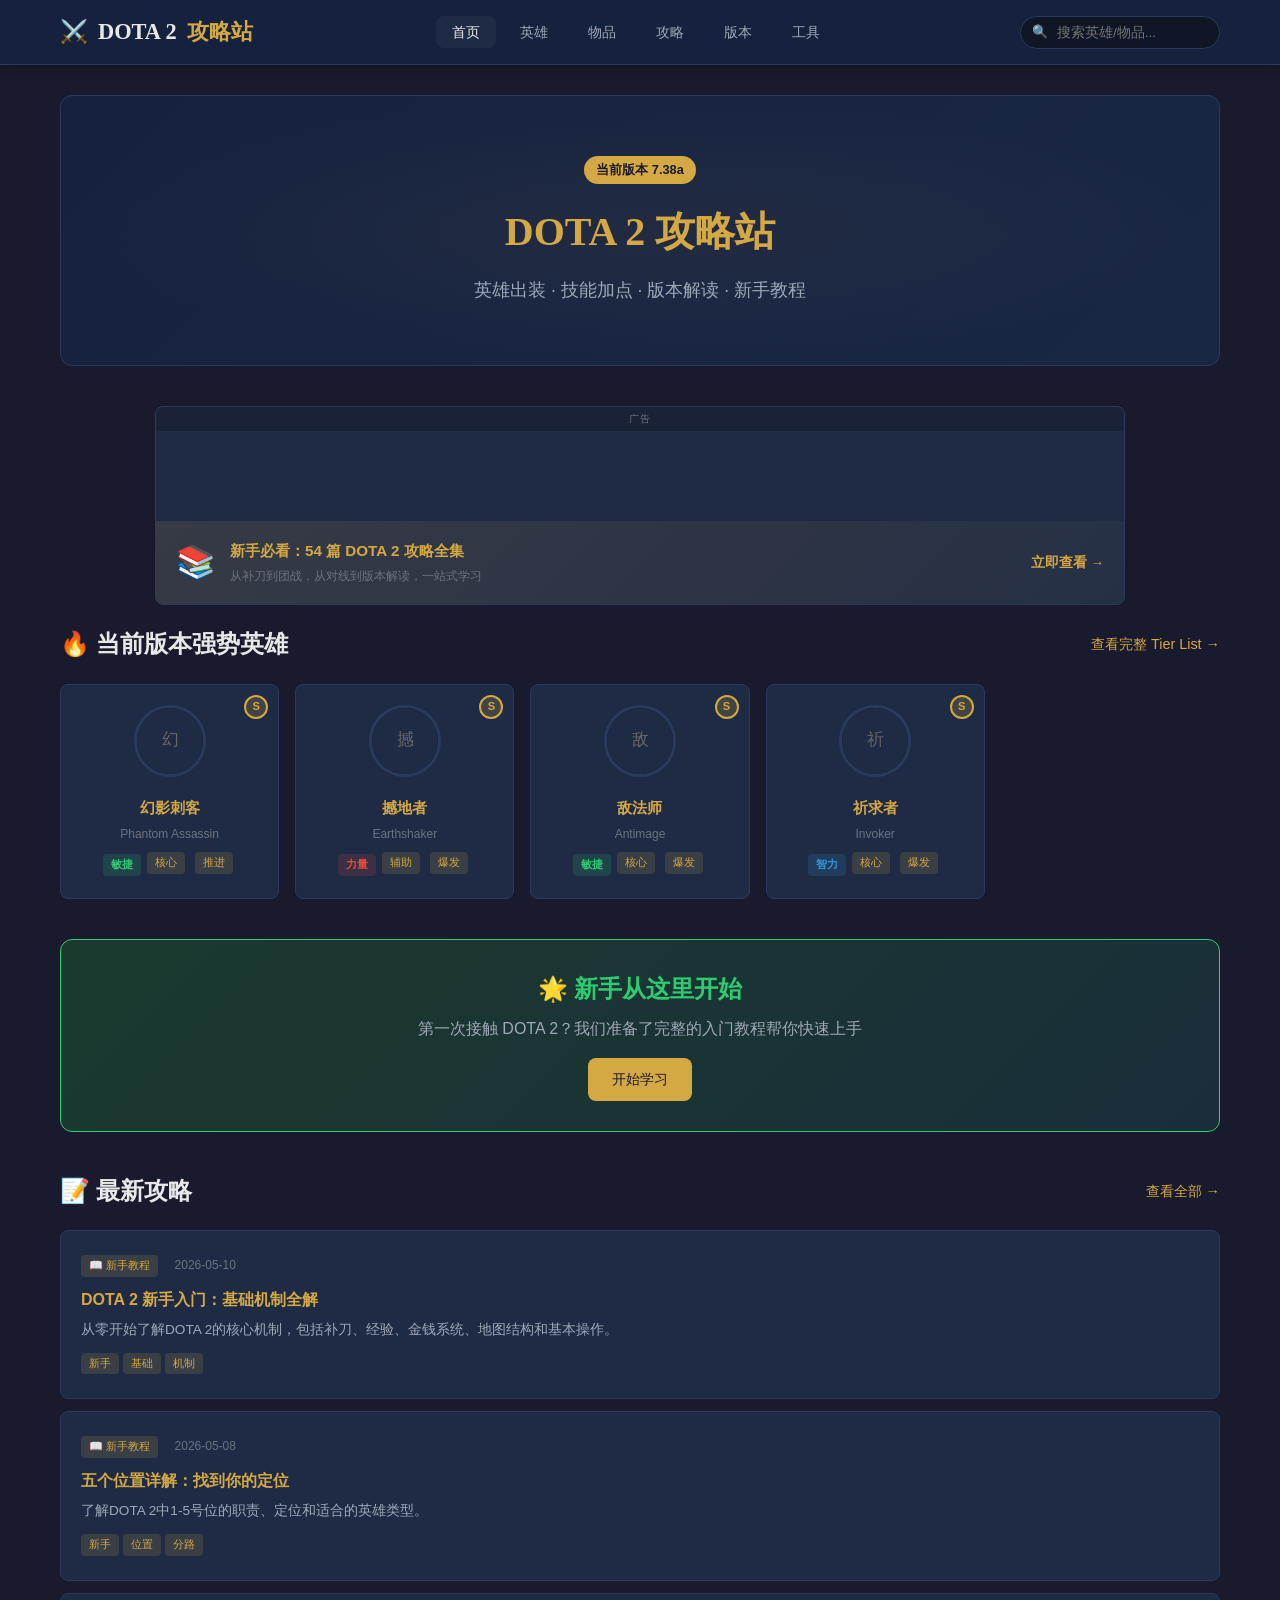
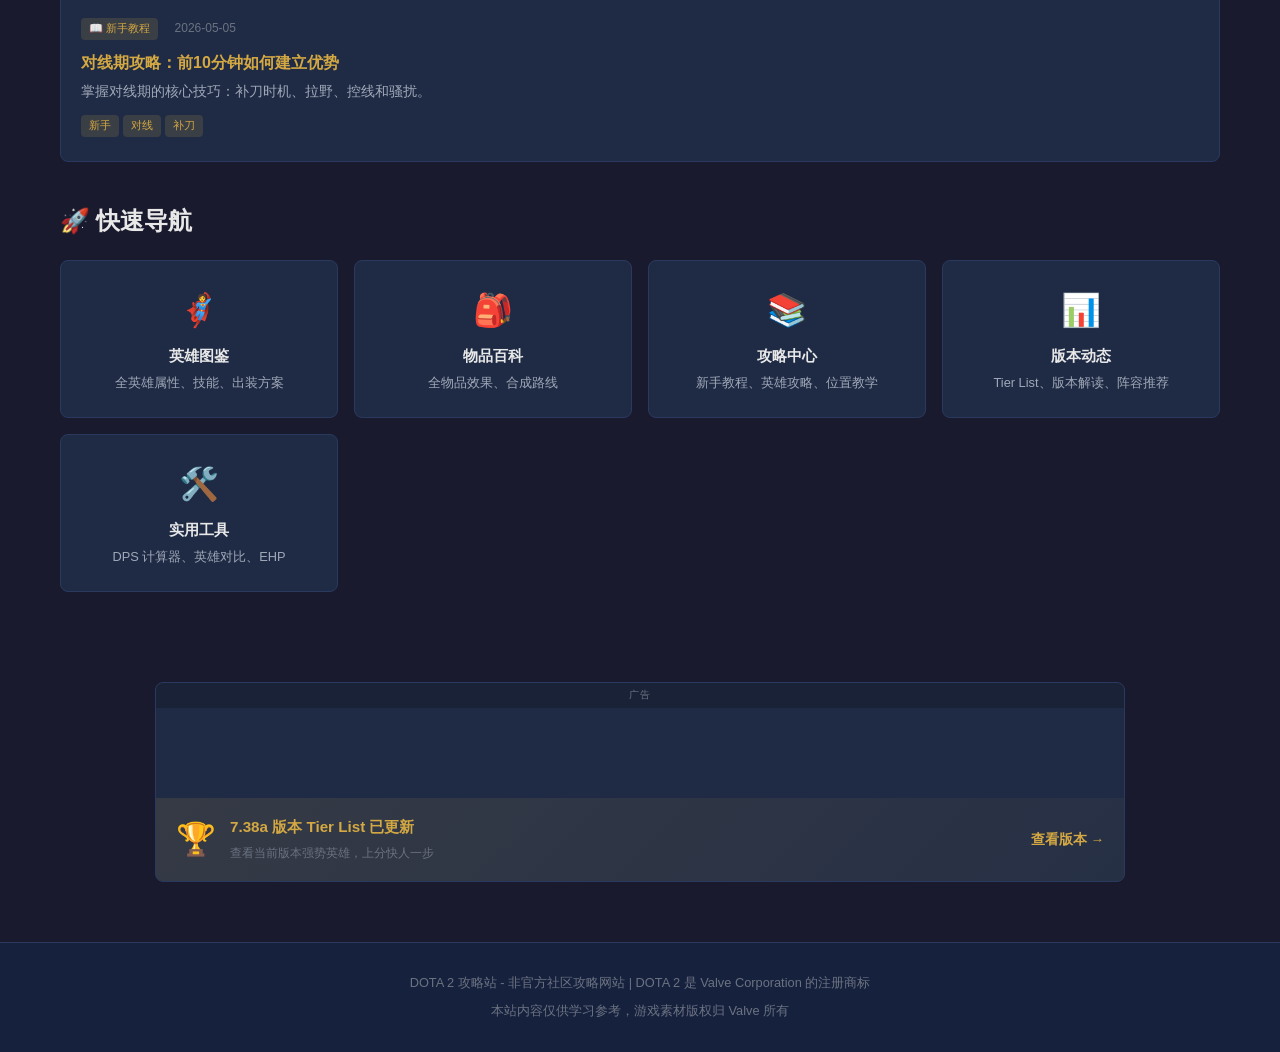
==== commit 8050a4f3: "feat: 后台登录认证 + 广告 fallback 真实内容 - 新增 admin-auth.js：SHA-256 哈希认证、session 管理、登录失败限流 - 新增 admin-login.h" ====
--- a/index.html
+++ b/index.html
@@ -109,7 +109,6 @@
         <li><a href="guides.html">攻略</a></li>
         <li><a href="meta.html">版本</a></li>
         <li><a href="tools.html">工具</a></li>
-        <li><a href="analytics.html">📊 后台</a></li>
       </ul>
       <div class="nav-search">
         <input type="text" placeholder="搜索英雄/物品...">
--- a/css/ads.css
+++ b/css/ads.css
@@ -68,12 +68,68 @@
 
 /* 广告 Fallback */
 .ad-fallback {
-  padding: 16px;
-  background: linear-gradient(135deg, rgba(212,168,67,0.1), rgba(212,168,67,0.05));
+  padding: 0;
+  background: linear-gradient(135deg, rgba(212,168,67,0.12), rgba(212,168,67,0.04));
 }
 
-.ad-fallback-content {
+.ad-fallback-link {
+  display: block;
+  text-decoration: none;
+  color: inherit;
+}
+
+.ad-fallback-promo {
+  display: flex;
+  align-items: center;
+  gap: 14px;
+  padding: 16px 20px;
+  text-align: left;
+  transition: var(--transition);
+}
+
+.ad-fallback-promo:hover {
+  background: linear-gradient(135deg, rgba(212,168,67,0.2), rgba(212,168,67,0.08));
+}
+
+.ad-fallback-vertical {
+  flex-direction: column;
   text-align: center;
+  padding: 20px 16px;
+}
+
+.ad-fallback-promo .promo-icon {
+  font-size: 2rem;
+  flex-shrink: 0;
+}
+
+.ad-fallback-promo .promo-text {
+  flex: 1;
+  min-width: 0;
+}
+
+.ad-fallback-promo .promo-text p {
+  color: var(--accent-gold);
+  font-weight: 600;
+  margin-bottom: 4px;
+  font-size: 0.95rem;
+}
+
+.ad-fallback-promo .promo-text small {
+  color: var(--text-muted);
+  font-size: 0.78rem;
+  display: block;
+}
+
+.ad-fallback-promo .promo-cta {
+  color: var(--accent-gold);
+  font-size: 0.85rem;
+  font-weight: 600;
+  flex-shrink: 0;
+  white-space: nowrap;
+}
+
+.ad-fallback-vertical .promo-cta {
+  margin-top: 8px;
 }
 
 .ad-fallback-content p {
